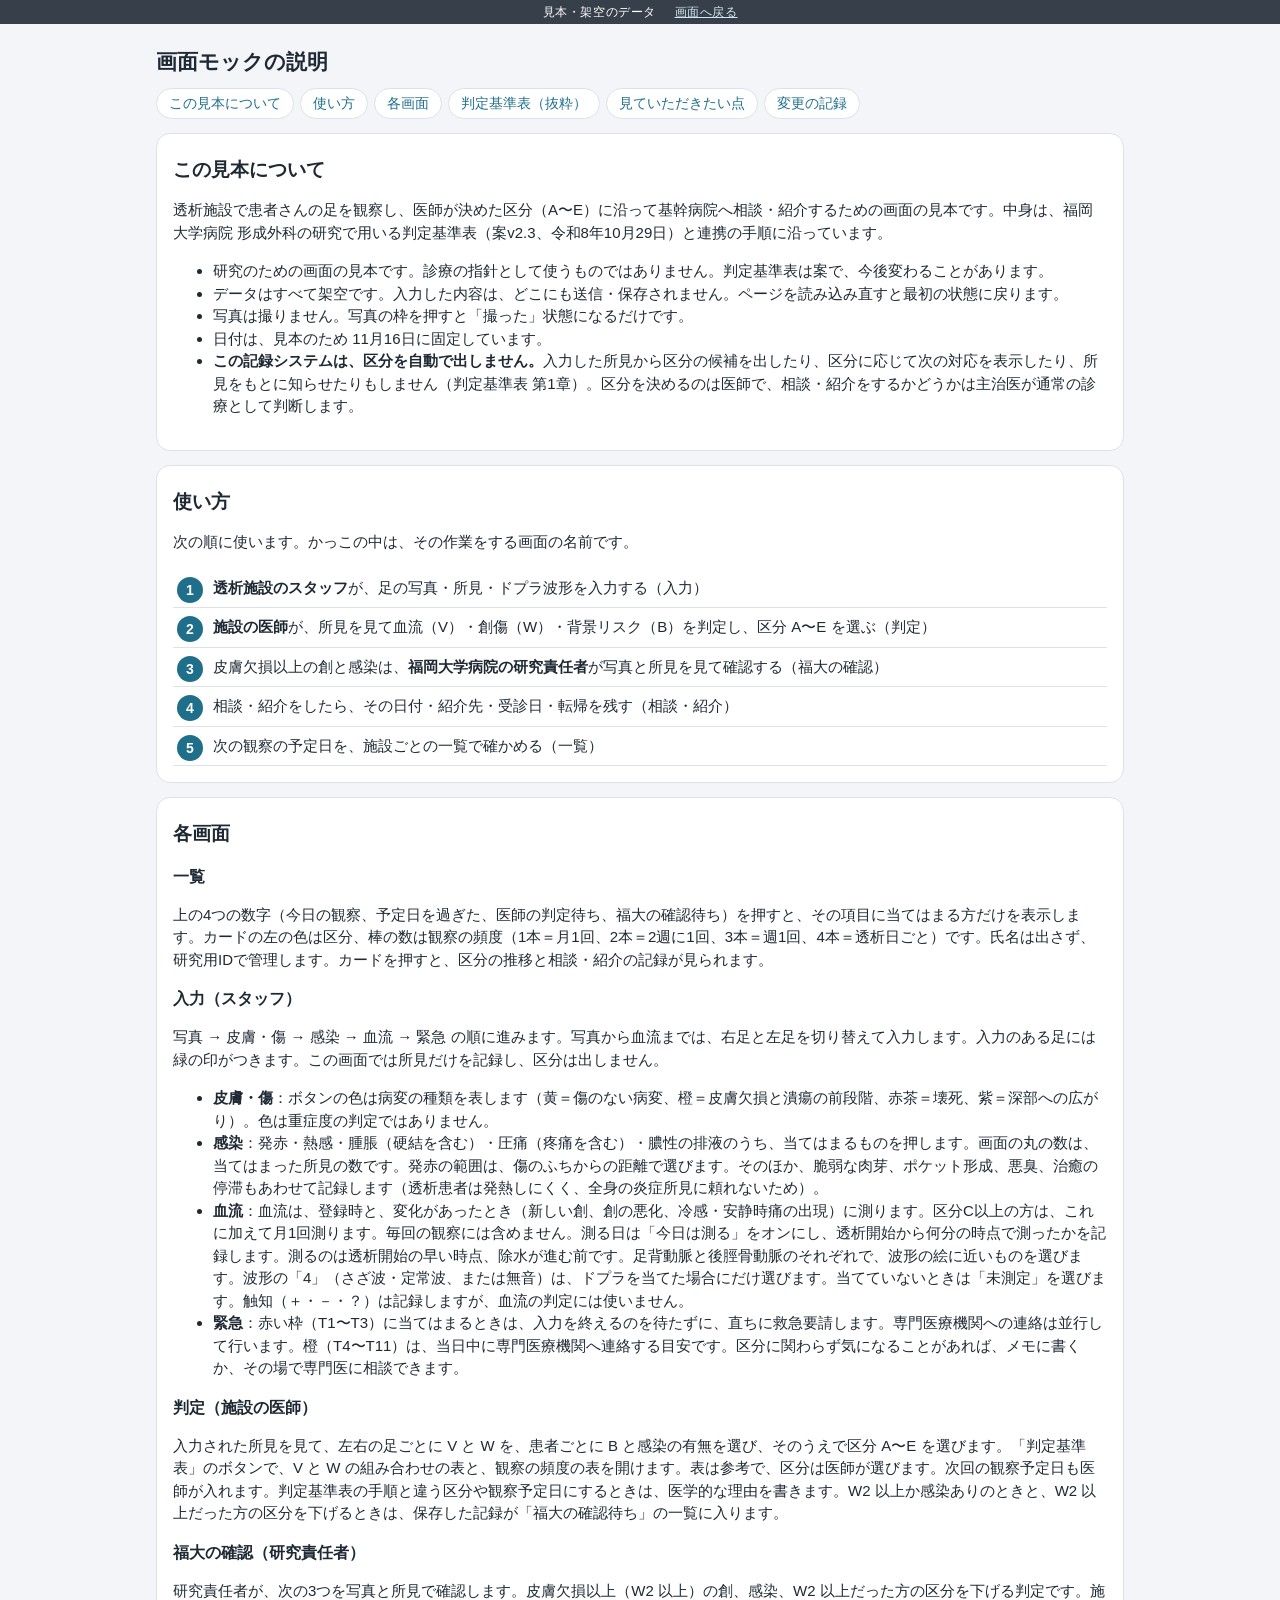
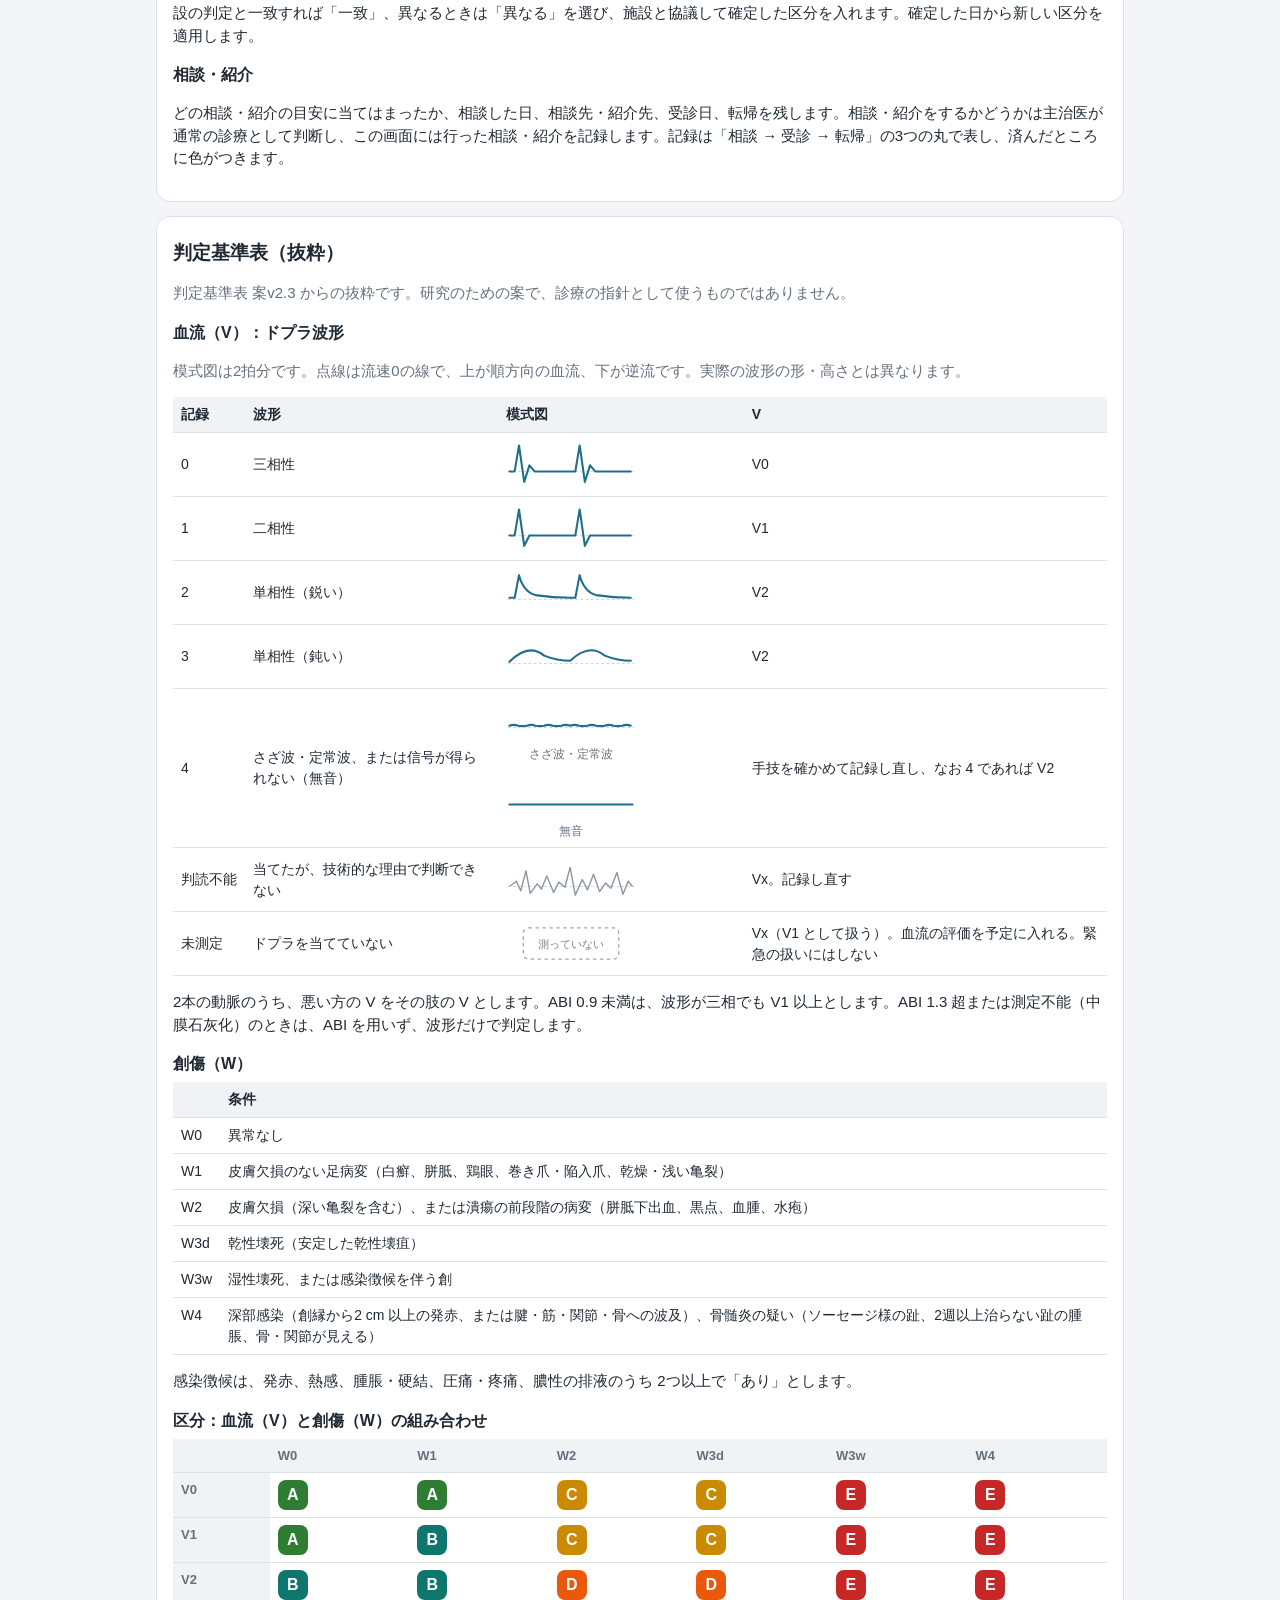
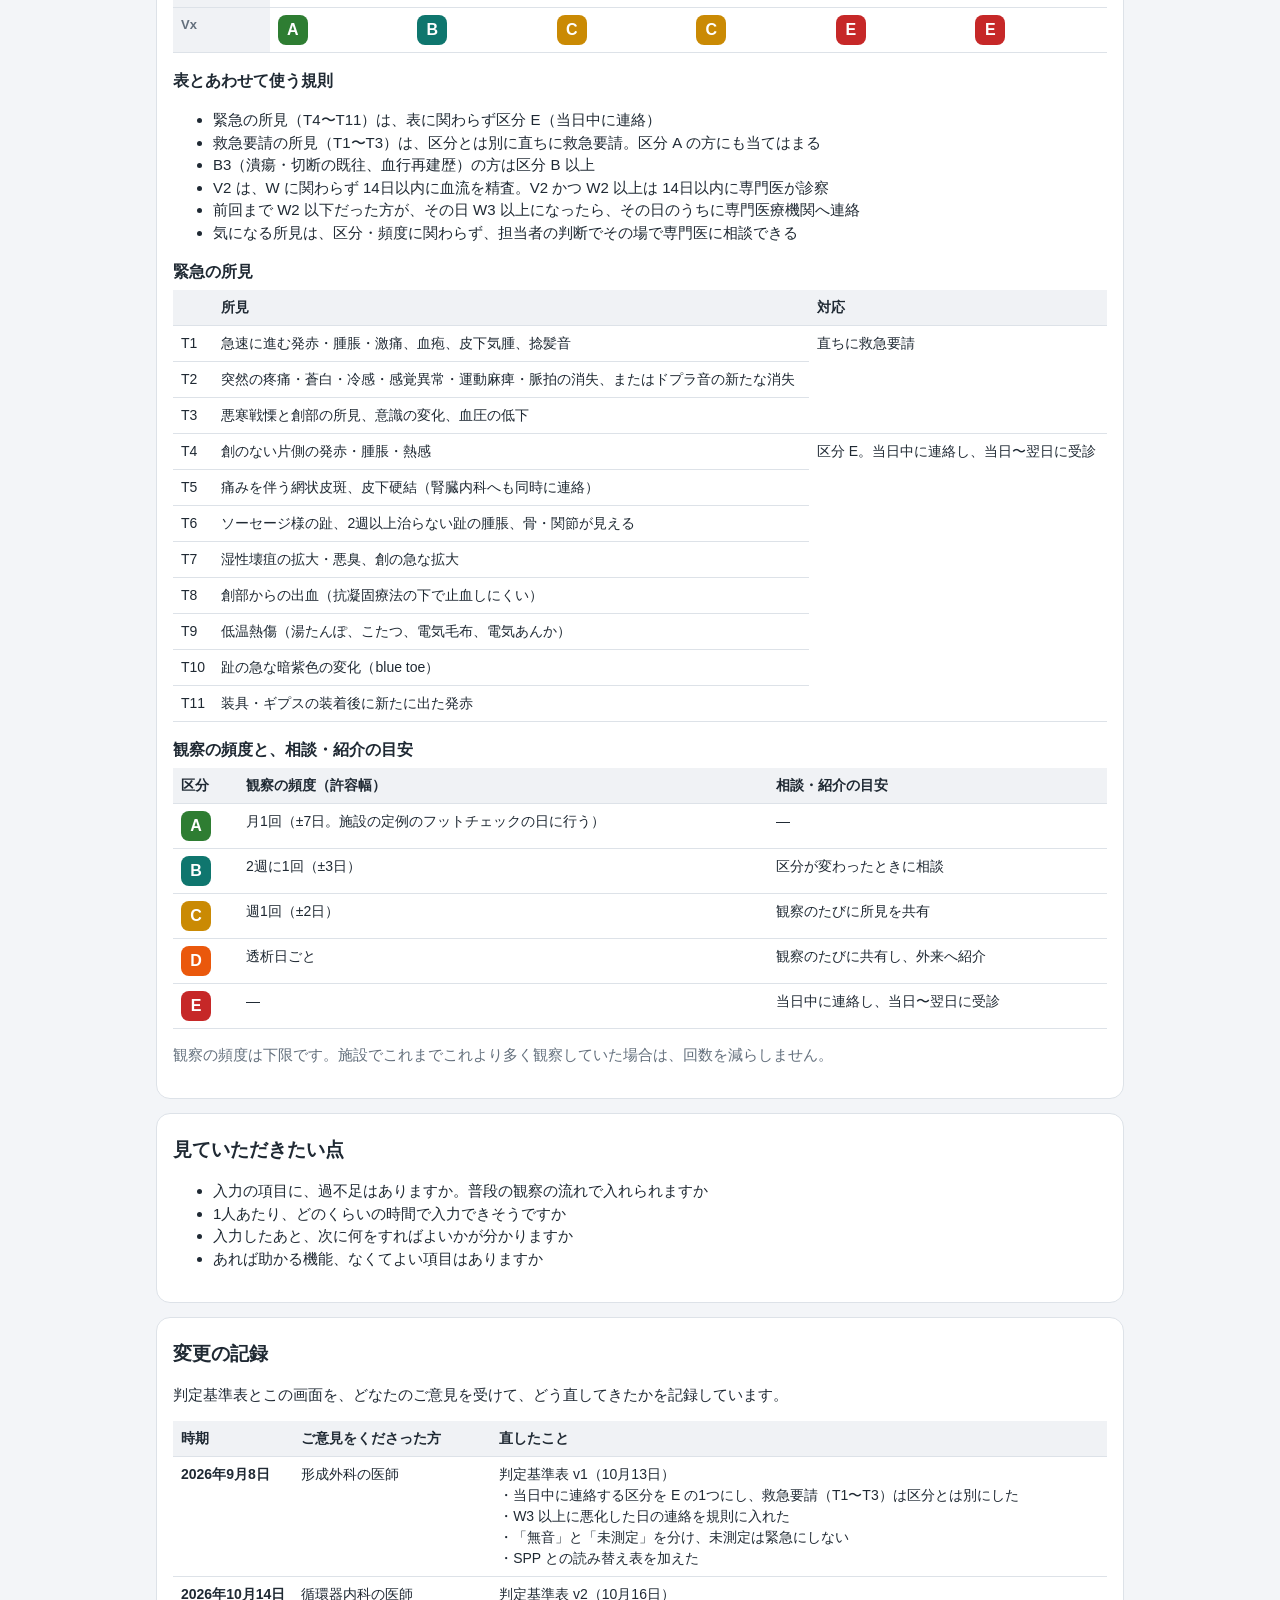
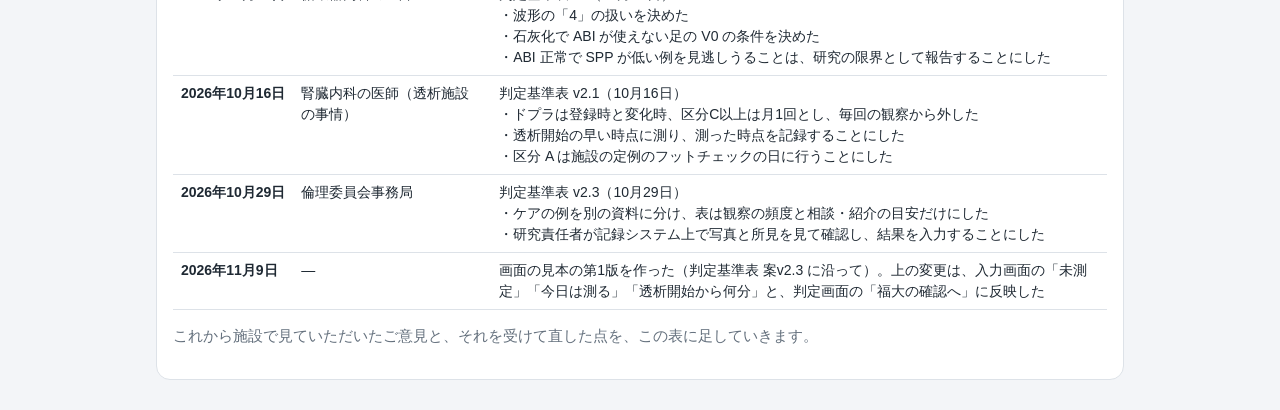
==== fukuoka-model/guide.html @ f1870ff7 "fukuoka-model：透析施設の足の観察と連携の画面の見本（架空のデータ） Co-Authored-By: Claude Opus 5.5 <noreply@anthropic.com>" ====
<!doctype html>
<html lang="ja">
<head>
<meta charset="utf-8">
<meta name="viewport" content="width=device-width, initial-scale=1">
<meta name="robots" content="noindex, nofollow">
<title>画面モックの説明</title>
<link rel="stylesheet" href="style.css">
<style>
.doc h2{font-size:19px;margin:6px 0 10px}
.doc h3{font-size:16px;margin:16px 0 6px}
.doc p,.doc li{font-size:15px}
.doc table{border-collapse:collapse;width:100%;font-size:14px}
.doc th,.doc td{border-bottom:1px solid var(--line);padding:7px 8px;text-align:left;vertical-align:top}
.doc th{background:#f0f2f5;font-weight:600;white-space:nowrap}
.tw{overflow-x:auto}
.tw table{min-width:620px}
.toc{display:flex;flex-wrap:wrap;gap:6px;margin-bottom:14px}
.toc a{font-size:14px;background:#fff;border:1px solid var(--line);border-radius:20px;padding:4px 12px;text-decoration:none}
.flowdoc{counter-reset:s;list-style:none;padding:0;margin:0}
.flowdoc li{counter-increment:s;padding:8px 0 8px 40px;position:relative;border-bottom:1px solid var(--line)}
.flowdoc li::before{content:counter(s);position:absolute;left:4px;top:8px;width:26px;height:26px;border-radius:50%;background:var(--accent);color:#fff;text-align:center;font-weight:700;line-height:26px;font-size:14px}
.ver{white-space:nowrap;font-weight:700}
.wf svg.wfs{width:130px;height:49px;display:block}
.wf2{display:flex;gap:10px;flex-wrap:wrap}
.wf2 figure{margin:0}
.wf2 figcaption{font-size:12px;color:var(--sub);text-align:center}
.wft td{vertical-align:middle}
.tw table.wft{min-width:600px}
.wft td:first-child{white-space:nowrap}
</style>
</head>
<body>
<div class="mockbar">見本・架空のデータ　<a href="index.html">画面へ戻る</a></div>
<main class="doc">
<h2 style="font-size:21px">画面モックの説明</h2>
<div class="toc"><a href="#about">この見本について</a><a href="#flow">使い方</a><a href="#screens">各画面</a><a href="#rules">判定基準表（抜粋）</a><a href="#ask">見ていただきたい点</a><a href="#log">変更の記録</a></div>

<section class="card" id="about">
<h2>この見本について</h2>
<p>透析施設で患者さんの足を観察し、医師が決めた区分（A〜E）に沿って基幹病院へ相談・紹介するための画面の見本です。中身は、福岡大学病院 形成外科の研究で用いる判定基準表（案v2.3、令和8年10月29日）と連携の手順に沿っています。</p>
<ul>
<li>研究のための画面の見本です。診療の指針として使うものではありません。判定基準表は案で、今後変わることがあります。</li>
<li>データはすべて架空です。入力した内容は、どこにも送信・保存されません。ページを読み込み直すと最初の状態に戻ります。</li>
<li>写真は撮りません。写真の枠を押すと「撮った」状態になるだけです。</li>
<li>日付は、見本のため 11月16日に固定しています。</li>
<li><b>この記録システムは、区分を自動で出しません。</b>入力した所見から区分の候補を出したり、区分に応じて次の対応を表示したり、所見をもとに知らせたりもしません（判定基準表 第1章）。区分を決めるのは医師で、相談・紹介をするかどうかは主治医が通常の診療として判断します。</li>
</ul>
</section>

<section class="card" id="flow">
<h2>使い方</h2>
<p>次の順に使います。かっこの中は、その作業をする画面の名前です。</p>
<ol class="flowdoc">
<li><b>透析施設のスタッフ</b>が、足の写真・所見・ドプラ波形を入力する（入力）</li>
<li><b>施設の医師</b>が、所見を見て血流（V）・創傷（W）・背景リスク（B）を判定し、区分 A〜E を選ぶ（判定）</li>
<li>皮膚欠損以上の創と感染は、<b>福岡大学病院の研究責任者</b>が写真と所見を見て確認する（福大の確認）</li>
<li>相談・紹介をしたら、その日付・紹介先・受診日・転帰を残す（相談・紹介）</li>
<li>次の観察の予定日を、施設ごとの一覧で確かめる（一覧）</li>
</ol>
</section>

<section class="card" id="screens">
<h2>各画面</h2>
<h3>一覧</h3>
<p>上の4つの数字（今日の観察、予定日を過ぎた、医師の判定待ち、福大の確認待ち）を押すと、その項目に当てはまる方だけを表示します。カードの左の色は区分、棒の数は観察の頻度（1本＝月1回、2本＝2週に1回、3本＝週1回、4本＝透析日ごと）です。氏名は出さず、研究用IDで管理します。カードを押すと、区分の推移と相談・紹介の記録が見られます。</p>
<h3>入力（スタッフ）</h3>
<p>写真 → 皮膚・傷 → 感染 → 血流 → 緊急 の順に進みます。写真から血流までは、右足と左足を切り替えて入力します。入力のある足には緑の印がつきます。この画面では所見だけを記録し、区分は出しません。</p>
<ul>
<li><b>皮膚・傷</b>：ボタンの色は病変の種類を表します（黄＝傷のない病変、橙＝皮膚欠損と潰瘍の前段階、赤茶＝壊死、紫＝深部への広がり）。色は重症度の判定ではありません。</li>
<li><b>感染</b>：発赤・熱感・腫脹（硬結を含む）・圧痛（疼痛を含む）・膿性の排液のうち、当てはまるものを押します。画面の丸の数は、当てはまった所見の数です。発赤の範囲は、傷のふちからの距離で選びます。そのほか、脆弱な肉芽、ポケット形成、悪臭、治癒の停滞もあわせて記録します（透析患者は発熱しにくく、全身の炎症所見に頼れないため）。</li>
<li><b>血流</b>：血流は、登録時と、変化があったとき（新しい創、創の悪化、冷感・安静時痛の出現）に測ります。区分C以上の方は、これに加えて月1回測ります。毎回の観察には含めません。測る日は「今日は測る」をオンにし、透析開始から何分の時点で測ったかを記録します。測るのは透析開始の早い時点、除水が進む前です。足背動脈と後脛骨動脈のそれぞれで、波形の絵に近いものを選びます。波形の「4」（さざ波・定常波、または無音）は、ドプラを当てた場合にだけ選びます。当てていないときは「未測定」を選びます。触知（＋・－・？）は記録しますが、血流の判定には使いません。</li>
<li><b>緊急</b>：赤い枠（T1〜T3）に当てはまるときは、入力を終えるのを待たずに、直ちに救急要請します。専門医療機関への連絡は並行して行います。橙（T4〜T11）は、当日中に専門医療機関へ連絡する目安です。区分に関わらず気になることがあれば、メモに書くか、その場で専門医に相談できます。</li>
</ul>
<h3>判定（施設の医師）</h3>
<p>入力された所見を見て、左右の足ごとに V と W を、患者ごとに B と感染の有無を選び、そのうえで区分 A〜E を選びます。「判定基準表」のボタンで、V と W の組み合わせの表と、観察の頻度の表を開けます。表は参考で、区分は医師が選びます。次回の観察予定日も医師が入れます。判定基準表の手順と違う区分や観察予定日にするときは、医学的な理由を書きます。W2 以上か感染ありのときと、W2 以上だった方の区分を下げるときは、保存した記録が「福大の確認待ち」の一覧に入ります。</p>
<h3>福大の確認（研究責任者）</h3>
<p>研究責任者が、次の3つを写真と所見で確認します。皮膚欠損以上（W2 以上）の創、感染、W2 以上だった方の区分を下げる判定です。施設の判定と一致すれば「一致」、異なるときは「異なる」を選び、施設と協議して確定した区分を入れます。確定した日から新しい区分を適用します。</p>
<h3>相談・紹介</h3>
<p>どの相談・紹介の目安に当てはまったか、相談した日、相談先・紹介先、受診日、転帰を残します。相談・紹介をするかどうかは主治医が通常の診療として判断し、この画面には行った相談・紹介を記録します。記録は「相談 → 受診 → 転帰」の3つの丸で表し、済んだところに色がつきます。</p>
</section>

<section class="card" id="rules">
<h2>判定基準表（抜粋）</h2>
<p class="sub">判定基準表 案v2.3 からの抜粋です。研究のための案で、診療の指針として使うものではありません。</p>
<h3>血流（V）：ドプラ波形</h3>
<p class="sub">模式図は2拍分です。点線は流速0の線で、上が順方向の血流、下が逆流です。実際の波形の形・高さとは異なります。</p>
<div class="tw"><table class="wft"><tr><th>記録</th><th>波形</th><th>模式図</th><th>V</th></tr>
<tr><td>0</td><td>三相性</td><td class="wf"><svg class="wfs" viewBox="0 0 150 56" role="img" aria-label="三相性の模式図"><line x1="2" y1="36" x2="148" y2="36" stroke="#c3cad3" stroke-width="1" stroke-dasharray="3 3"/><path d="M4 36 L10 36 L15 6 L21 48 L27 29 L33 36 L74 36 L80 36 L85 6 L91 48 L97 29 L103 36 L144 36" stroke="var(--accent)" stroke-width="2.4" fill="none" stroke-linejoin="round" stroke-linecap="round"/></svg></td><td>V0</td></tr>
<tr><td>1</td><td>二相性</td><td class="wf"><svg class="wfs" viewBox="0 0 150 56" role="img" aria-label="二相性の模式図"><line x1="2" y1="36" x2="148" y2="36" stroke="#c3cad3" stroke-width="1" stroke-dasharray="3 3"/><path d="M4 36 L10 36 L15 6 L21 48 L27 36 L74 36 L80 36 L85 6 L91 48 L97 36 L144 36" stroke="var(--accent)" stroke-width="2.4" fill="none" stroke-linejoin="round" stroke-linecap="round"/></svg></td><td>V1</td></tr>
<tr><td>2</td><td>単相性（鋭い）</td><td class="wf"><svg class="wfs" viewBox="0 0 150 56" role="img" aria-label="単相性・鋭いの模式図"><line x1="2" y1="36" x2="148" y2="36" stroke="#c3cad3" stroke-width="1" stroke-dasharray="3 3"/><path d="M4 34 L10 34 L15 8 Q20 27 34 31 Q54 34 74 34 L80 34 L85 8 Q90 27 104 31 Q124 34 144 34" stroke="var(--accent)" stroke-width="2.4" fill="none" stroke-linejoin="round" stroke-linecap="round"/></svg></td><td>V2</td></tr>
<tr><td>3</td><td>単相性（鈍い）</td><td class="wf"><svg class="wfs" viewBox="0 0 150 56" role="img" aria-label="単相性・鈍いの模式図"><line x1="2" y1="36" x2="148" y2="36" stroke="#c3cad3" stroke-width="1" stroke-dasharray="3 3"/><path d="M4 34 Q26 12 44 27 Q59 33 74 33 Q96 12 114 27 Q129 33 144 33" stroke="var(--accent)" stroke-width="2.4" fill="none" stroke-linejoin="round" stroke-linecap="round"/></svg></td><td>V2</td></tr>
<tr><td>4</td><td>さざ波・定常波、または信号が得られない（無音）</td><td class="wf"><div class="wf2"><figure><svg class="wfs" viewBox="0 0 150 56" role="img" aria-label="さざ波の模式図"><line x1="2" y1="36" x2="148" y2="36" stroke="#c3cad3" stroke-width="1" stroke-dasharray="3 3"/><path d="M4 34 Q9 32 14 34Q19 35 24 34Q29 32 34 34Q39 35 44 34Q49 32 54 34Q59 35 64 34Q69 32 74 34 Q79 32 84 34Q89 35 94 34Q99 32 104 34Q109 35 114 34Q119 32 124 34Q129 35 134 34Q139 32 144 34" stroke="var(--accent)" stroke-width="2.4" fill="none" stroke-linejoin="round" stroke-linecap="round"/></svg><figcaption>さざ波・定常波</figcaption></figure><figure><svg class="wfs" viewBox="0 0 150 56" role="img" aria-label="無音の模式図"><line x1="2" y1="36" x2="148" y2="36" stroke="#c3cad3" stroke-width="1" stroke-dasharray="3 3"/><line x1="4" y1="36" x2="146" y2="36" stroke="var(--accent)" stroke-width="2.4" fill="none" stroke-linejoin="round" stroke-linecap="round"/></svg><figcaption>無音</figcaption></figure></div></td><td>手技を確かめて記録し直し、なお 4 であれば V2</td></tr>
<tr><td>判読不能</td><td>当てたが、技術的な理由で判断できない</td><td class="wf"><svg class="wfs" viewBox="0 0 150 56" role="img" aria-label="判読不能の模式図"><line x1="2" y1="36" x2="148" y2="36" stroke="#c3cad3" stroke-width="1" stroke-dasharray="3 3"/><polyline points="4,36 12,30 17,41 23,18 28,44 36,33 41,39 47,24 55,43 61,31 68,37 74,14 80,46 88,28 94,40 101,22 108,42 115,32 121,38 128,20 135,45 141,30 146,36" stroke="#8a94a3" stroke-width="1.6" fill="none" stroke-linejoin="round"/></svg></td><td>Vx。記録し直す</td></tr>
<tr><td>未測定</td><td>ドプラを当てていない</td><td class="wf"><svg class="wfs" viewBox="0 0 150 56" role="img" aria-label="未測定"><rect x="20" y="10" width="110" height="36" rx="6" fill="none" stroke="#a0a8b4" stroke-width="1.6" stroke-dasharray="4 4"/><text x="75" y="33" text-anchor="middle" font-size="13" fill="#7a8494">測っていない</text></svg></td><td>Vx（V1 として扱う）。血流の評価を予定に入れる。緊急の扱いにはしない</td></tr></table></div>
<p>2本の動脈のうち、悪い方の V をその肢の V とします。ABI 0.9 未満は、波形が三相でも V1 以上とします。ABI 1.3 超または測定不能（中膜石灰化）のときは、ABI を用いず、波形だけで判定します。</p>
<h3>創傷（W）</h3>
<div class="tw"><table><tr><th></th><th>条件</th></tr>
<tr><td>W0</td><td>異常なし</td></tr>
<tr><td>W1</td><td>皮膚欠損のない足病変（白癬、胼胝、鶏眼、巻き爪・陥入爪、乾燥・浅い亀裂）</td></tr>
<tr><td>W2</td><td>皮膚欠損（深い亀裂を含む）、または潰瘍の前段階の病変（胼胝下出血、黒点、血腫、水疱）</td></tr>
<tr><td>W3d</td><td>乾性壊死（安定した乾性壊疽）</td></tr>
<tr><td>W3w</td><td>湿性壊死、または感染徴候を伴う創</td></tr>
<tr><td>W4</td><td>深部感染（創縁から2 cm 以上の発赤、または腱・筋・関節・骨への波及）、骨髄炎の疑い（ソーセージ様の趾、2週以上治らない趾の腫脹、骨・関節が見える）</td></tr></table></div>
<p>感染徴候は、発赤、熱感、腫脹・硬結、圧痛・疼痛、膿性の排液のうち 2つ以上で「あり」とします。</p>
<h3>区分：血流（V）と創傷（W）の組み合わせ</h3>
<div class="tw"><table class="mx"><tr><th></th><th>W0</th><th>W1</th><th>W2</th><th>W3d</th><th>W3w</th><th>W4</th></tr>
<tr><th>V0</th><td><span class="cat A">A</span></td><td><span class="cat A">A</span></td><td><span class="cat C">C</span></td><td><span class="cat C">C</span></td><td><span class="cat E">E</span></td><td><span class="cat E">E</span></td></tr>
<tr><th>V1</th><td><span class="cat A">A</span></td><td><span class="cat B">B</span></td><td><span class="cat C">C</span></td><td><span class="cat C">C</span></td><td><span class="cat E">E</span></td><td><span class="cat E">E</span></td></tr>
<tr><th>V2</th><td><span class="cat B">B</span></td><td><span class="cat B">B</span></td><td><span class="cat D">D</span></td><td><span class="cat D">D</span></td><td><span class="cat E">E</span></td><td><span class="cat E">E</span></td></tr>
<tr><th>Vx</th><td><span class="cat A">A</span></td><td><span class="cat B">B</span></td><td><span class="cat C">C</span></td><td><span class="cat C">C</span></td><td><span class="cat E">E</span></td><td><span class="cat E">E</span></td></tr></table></div>
<h3>表とあわせて使う規則</h3>
<ul>
<li>緊急の所見（T4〜T11）は、表に関わらず区分 E（当日中に連絡）</li>
<li>救急要請の所見（T1〜T3）は、区分とは別に直ちに救急要請。区分 A の方にも当てはまる</li>
<li>B3（潰瘍・切断の既往、血行再建歴）の方は区分 B 以上</li>
<li>V2 は、W に関わらず 14日以内に血流を精査。V2 かつ W2 以上は 14日以内に専門医が診察</li>
<li>前回まで W2 以下だった方が、その日 W3 以上になったら、その日のうちに専門医療機関へ連絡</li>
<li>気になる所見は、区分・頻度に関わらず、担当者の判断でその場で専門医に相談できる</li>
</ul>
<h3>緊急の所見</h3>
<div class="tw"><table><tr><th></th><th>所見</th><th>対応</th></tr>
<tr><td>T1</td><td>急速に進む発赤・腫脹・激痛、血疱、皮下気腫、捻髪音</td><td rowspan="3">直ちに救急要請</td></tr>
<tr><td>T2</td><td>突然の疼痛・蒼白・冷感・感覚異常・運動麻痺・脈拍の消失、またはドプラ音の新たな消失</td></tr>
<tr><td>T3</td><td>悪寒戦慄と創部の所見、意識の変化、血圧の低下</td></tr>
<tr><td>T4</td><td>創のない片側の発赤・腫脹・熱感</td><td rowspan="8">区分 E。当日中に連絡し、当日〜翌日に受診</td></tr>
<tr><td>T5</td><td>痛みを伴う網状皮斑、皮下硬結（腎臓内科へも同時に連絡）</td></tr>
<tr><td>T6</td><td>ソーセージ様の趾、2週以上治らない趾の腫脹、骨・関節が見える</td></tr>
<tr><td>T7</td><td>湿性壊疽の拡大・悪臭、創の急な拡大</td></tr>
<tr><td>T8</td><td>創部からの出血（抗凝固療法の下で止血しにくい）</td></tr>
<tr><td>T9</td><td>低温熱傷（湯たんぽ、こたつ、電気毛布、電気あんか）</td></tr>
<tr><td>T10</td><td>趾の急な暗紫色の変化（blue toe）</td></tr>
<tr><td>T11</td><td>装具・ギプスの装着後に新たに出た発赤</td></tr></table></div>
<h3>観察の頻度と、相談・紹介の目安</h3>
<div class="tw"><table><tr><th>区分</th><th>観察の頻度（許容幅）</th><th>相談・紹介の目安</th></tr>
<tr><td><span class="cat A">A</span></td><td>月1回（±7日。施設の定例のフットチェックの日に行う）</td><td>―</td></tr>
<tr><td><span class="cat B">B</span></td><td>2週に1回（±3日）</td><td>区分が変わったときに相談</td></tr>
<tr><td><span class="cat C">C</span></td><td>週1回（±2日）</td><td>観察のたびに所見を共有</td></tr>
<tr><td><span class="cat D">D</span></td><td>透析日ごと</td><td>観察のたびに共有し、外来へ紹介</td></tr>
<tr><td><span class="cat E">E</span></td><td>―</td><td>当日中に連絡し、当日〜翌日に受診</td></tr></table></div>
<p class="sub">観察の頻度は下限です。施設でこれまでこれより多く観察していた場合は、回数を減らしません。</p>
</section>

<section class="card" id="ask">
<h2>見ていただきたい点</h2>
<ul>
<li>入力の項目に、過不足はありますか。普段の観察の流れで入れられますか</li>
<li>1人あたり、どのくらいの時間で入力できそうですか</li>
<li>入力したあと、次に何をすればよいかが分かりますか</li>
<li>あれば助かる機能、なくてよい項目はありますか</li>
</ul>
</section>

<section class="card" id="log">
<h2>変更の記録</h2>
<p>判定基準表とこの画面を、どなたのご意見を受けて、どう直してきたかを記録しています。</p>
<div class="tw"><table>
<tr><th>時期</th><th>ご意見をくださった方</th><th>直したこと</th></tr>
<tr><td class="ver">2026年9月8日</td><td>形成外科の医師</td>
<td>判定基準表 v1（10月13日）<br>・当日中に連絡する区分を E の1つにし、救急要請（T1〜T3）は区分とは別にした<br>・W3 以上に悪化した日の連絡を規則に入れた<br>・「無音」と「未測定」を分け、未測定は緊急にしない<br>・SPP との読み替え表を加えた</td></tr>
<tr><td class="ver">2026年10月14日</td><td>循環器内科の医師</td>
<td>判定基準表 v2（10月16日）<br>・波形の「4」の扱いを決めた<br>・石灰化で ABI が使えない足の V0 の条件を決めた<br>・ABI 正常で SPP が低い例を見逃しうることは、研究の限界として報告することにした</td></tr>
<tr><td class="ver">2026年10月16日</td><td>腎臓内科の医師（透析施設の事情）</td>
<td>判定基準表 v2.1（10月16日）<br>・ドプラは登録時と変化時、区分C以上は月1回とし、毎回の観察から外した<br>・透析開始の早い時点に測り、測った時点を記録することにした<br>・区分 A は施設の定例のフットチェックの日に行うことにした</td></tr>
<tr><td class="ver">2026年10月29日</td><td>倫理委員会事務局</td>
<td>判定基準表 v2.3（10月29日）<br>・ケアの例を別の資料に分け、表は観察の頻度と相談・紹介の目安だけにした<br>・研究責任者が記録システム上で写真と所見を見て確認し、結果を入力することにした</td></tr>
<tr><td class="ver">2026年11月9日</td><td>―</td>
<td>画面の見本の第1版を作った（判定基準表 案v2.3 に沿って）。上の変更は、入力画面の「未測定」「今日は測る」「透析開始から何分」と、判定画面の「福大の確認へ」に反映した</td></tr>
</table></div>
<p class="sub">これから施設で見ていただいたご意見と、それを受けて直した点を、この表に足していきます。</p>
</section>
</main>
</body>
</html>
---- fukuoka-model/style.css ----
:root{
  --bg:#f3f5f8; --card:#fff; --ink:#1f2933; --sub:#64707d; --line:#dde2e8;
  --accent:#1f6f8b; --accent-weak:#e3f0f5;
  --danger:#c62828; --danger-weak:#fdecea; --warn:#c2410c; --warn-weak:#fff1e6; --ok:#2e7d32; --ok-weak:#e8f5e9;
  --cA:#2e7d32; --cB:#0f766e; --cC:#ca8a04; --cD:#ea580c; --cE:#c62828;
}
*{box-sizing:border-box}
body{margin:0;background:var(--bg);color:var(--ink);font-family:"Hiragino Sans","Noto Sans JP","Yu Gothic",sans-serif;font-size:16px;line-height:1.5}
a{color:var(--accent)}
button{font-family:inherit}
.mockbar{background:#37404a;color:#fff;text-align:center;font-size:12px;padding:3px 16px;letter-spacing:.05em}
.mockbar a{color:#cfe8f3;margin-left:6px}
header{background:var(--card);border-bottom:1px solid var(--line);padding:8px 16px;position:sticky;top:0;z-index:5}
header .row{max-width:1000px;margin:0 auto;display:flex;flex-wrap:wrap;align-items:center;gap:8px 18px}
.brand{display:flex;align-items:center;gap:6px;font-weight:700;color:var(--ink);text-decoration:none;font-size:17px}
.brand svg{color:var(--accent)}
nav{display:flex;flex-wrap:wrap;gap:4px}
nav a{display:flex;align-items:center;gap:5px;font-size:14px;text-decoration:none;color:var(--sub);border-radius:8px;padding:6px 10px}
nav a .dot{width:8px;height:8px;border-radius:50%}
nav a.on{background:var(--accent-weak);color:var(--accent);font-weight:700}
nav .badge{background:var(--danger);color:#fff;border-radius:9px;font-size:11px;padding:0 6px;font-weight:700}
main{max-width:1000px;margin:0 auto;padding:16px}
h2{font-size:20px;margin:2px 0 14px;display:flex;align-items:center;gap:10px;flex-wrap:wrap}
.card{background:var(--card);border:1px solid var(--line);border-radius:14px;padding:16px;margin-bottom:14px}
.sub{color:var(--sub);font-size:13px}
.row2{display:grid;grid-template-columns:1fr 1fr;gap:14px}
@media (max-width:720px){.row2{grid-template-columns:1fr} header{position:static}}

/* 区分 */
.cat{display:inline-flex;align-items:center;justify-content:center;min-width:30px;height:30px;font-weight:800;color:#fff;border-radius:8px;padding:0 8px;font-size:16px}
.cat.big{min-width:56px;height:56px;font-size:28px;border-radius:14px}
.cat.A{background:var(--cA)}.cat.B{background:var(--cB)}.cat.C{background:var(--cC)}.cat.D{background:var(--cD)}.cat.E{background:var(--cE)}.cat.none{background:#a7b1bc}

/* ピル */
.pill{display:inline-flex;align-items:center;gap:4px;font-size:12px;border-radius:20px;padding:2px 9px;font-weight:600;white-space:nowrap}
.pill.late{background:var(--danger-weak);color:var(--danger)}
.pill.today{background:var(--accent-weak);color:var(--accent)}
.pill.wait{background:var(--warn-weak);color:var(--warn)}
.pill.ok{background:var(--ok-weak);color:var(--ok)}

/* 集計タイル */
.tiles{display:grid;grid-template-columns:repeat(4,1fr);gap:10px;margin-bottom:14px}
@media (max-width:720px){.tiles{grid-template-columns:repeat(2,1fr)}}
.tile{background:var(--card);border:1px solid var(--line);border-radius:14px;padding:12px;text-align:center;cursor:pointer}
.tile b{display:block;font-size:30px;line-height:1.1}
.tile span{font-size:13px;color:var(--sub)}
.tile.on{outline:3px solid var(--accent)}
.tile.late b{color:var(--danger)} .tile.wait b{color:var(--warn)} .tile.today b{color:var(--accent)}

/* 患者カード */
.pgrid{display:grid;grid-template-columns:repeat(auto-fill,minmax(220px,1fr));gap:12px}
.pcard{background:var(--card);border:1px solid var(--line);border-radius:14px;padding:12px;display:flex;flex-direction:column;gap:8px;text-decoration:none;color:inherit;border-left:6px solid #a7b1bc}
.pcard.A{border-left-color:var(--cA)}.pcard.B{border-left-color:var(--cB)}.pcard.C{border-left-color:var(--cC)}.pcard.D{border-left-color:var(--cD)}.pcard.E{border-left-color:var(--cE)}
.pcard .top{display:flex;justify-content:space-between;align-items:center}
.pcard .id{font-weight:700;font-size:17px}
.pcard .when{display:flex;align-items:center;gap:6px;font-size:14px}
.pcard .pills{display:flex;flex-wrap:wrap;gap:4px;min-height:22px}
.freq{display:inline-flex;gap:2px;vertical-align:middle}
.freq i{width:7px;height:14px;border-radius:2px;background:#d5dbe2}
.freq i.f{background:var(--accent)}

/* ボタン */
.btn{display:inline-flex;align-items:center;justify-content:center;gap:6px;font-size:16px;font-weight:700;border-radius:12px;padding:12px 20px;border:none;background:var(--accent);color:#fff;cursor:pointer;text-decoration:none;white-space:nowrap}
.btn.ghost{background:#fff;color:var(--accent);border:1px solid var(--line)}
.btn.small{font-size:13px;padding:6px 12px;border-radius:9px}
.btn:disabled{opacity:.4;cursor:default}
.bar{display:flex;justify-content:space-between;gap:10px;margin-top:16px}
.iconbtn{border:1px solid var(--line);background:#fff;border-radius:10px;padding:6px 10px;cursor:pointer;font-size:13px;color:var(--accent);display:inline-flex;align-items:center;gap:4px}

/* ステップ */
.stepper{display:flex;gap:6px;margin-bottom:14px}
.stepper button{flex:1;border:none;background:none;cursor:pointer;padding:0;text-align:center;font-size:12px;color:var(--sub)}
.stepper button i{display:block;height:6px;border-radius:3px;background:#d5dbe2;margin-bottom:5px}
.stepper button.done i{background:#8cc1d3}
.stepper button.on i{background:var(--accent)}
.stepper button.on{color:var(--accent);font-weight:700}

/* 足の切り替え */
.feet{display:flex;gap:12px;justify-content:center;margin-bottom:12px}
.foot{border:2px solid var(--line);background:#fff;border-radius:14px;padding:8px 14px 6px;cursor:pointer;display:flex;flex-direction:column;align-items:center;gap:2px;font-weight:700;color:var(--sub);position:relative}
.foot.on{border-color:var(--accent);color:var(--accent);background:var(--accent-weak)}
.foot .mark{position:absolute;top:6px;right:6px;width:12px;height:12px;border-radius:50%;background:var(--ok)}
.foot svg{width:34px;height:60px}

/* チップ */
.chips{display:flex;flex-wrap:wrap;gap:8px}
.chip{border:2px solid var(--line);background:#fff;border-radius:22px;padding:9px 15px;font-size:15px;cursor:pointer;color:var(--ink);display:inline-flex;align-items:center;gap:6px}
.chip.on{border-color:var(--accent);background:var(--accent);color:#fff}
.chip.g1.on{background:#a16207;border-color:#a16207}
.chip.g2.on{background:var(--cD);border-color:var(--cD)}
.chip.g3.on{background:#7f1d1d;border-color:#7f1d1d}
.chip.g4.on{background:#6b21a8;border-color:#6b21a8}
.chip.okc{border-color:#a5d6a7;color:var(--ok);font-weight:700}
.chip.okc.on{background:var(--ok);border-color:var(--ok);color:#fff}
.chip.red.on{background:var(--danger);border-color:var(--danger)}
.chip.ora.on{background:var(--warn);border-color:var(--warn)}
.grp{display:flex;gap:10px;align-items:flex-start;padding:10px 0;border-top:1px solid var(--line)}
.grp:first-of-type{border-top:none}
.grp .lab{width:74px;flex:none;font-size:12px;color:var(--sub);padding-top:10px;display:flex;align-items:center;gap:5px}
.grp .lab i{width:10px;height:10px;border-radius:3px;flex:none}

/* 写真 */
.photos{display:grid;grid-template-columns:repeat(4,1fr);gap:10px}
@media (max-width:520px){.photos{grid-template-columns:repeat(2,1fr)}}
.ph{aspect-ratio:4/3;border:2px dashed #b5bfca;border-radius:12px;background:#f7f9fb;display:flex;flex-direction:column;align-items:center;justify-content:center;gap:4px;color:var(--sub);font-size:13px;cursor:pointer}
.ph svg{width:30px;height:30px}
.ph.on{border-style:solid;border-color:var(--accent);background:repeating-linear-gradient(45deg,#e6eff3,#e6eff3 8px,#dbe8ee 8px,#dbe8ee 16px);color:var(--accent)}

/* 感染メーター */
.meter{display:flex;gap:5px;align-items:center}
.meter i{width:22px;height:22px;border-radius:50%;background:#e2e7ec}
.meter i.f{background:var(--danger)}
.meter b{margin-left:6px;font-size:18px}
.seg{display:inline-flex;border:2px solid var(--line);border-radius:12px;overflow:hidden;flex-wrap:wrap}
.seg button{border:none;background:#fff;padding:9px 14px;font-size:14px;cursor:pointer;border-right:1px solid var(--line);color:var(--ink)}
.seg button:last-child{border-right:none}
.seg button.on{background:var(--accent);color:#fff;font-weight:700}

/* ドプラ */
.dop{display:grid;grid-template-columns:repeat(7,1fr);gap:6px}
@media (max-width:720px){.dop{grid-template-columns:repeat(4,1fr)}}
.wv{border:2px solid var(--line);background:#fff;border-radius:12px;padding:6px 4px 4px;cursor:pointer;display:flex;flex-direction:column;align-items:center;gap:2px;font-size:11px;color:var(--sub)}
.wv svg{width:100%;max-width:70px;height:30px}
.wv b{font-size:15px;color:var(--ink)}
.wv.on{border-color:var(--accent);background:var(--accent-weak)}
.wv.on b{color:var(--accent)}
.art{font-weight:700;margin:10px 0 6px;display:flex;align-items:center;gap:8px}
.switch{display:inline-flex;align-items:center;gap:10px;cursor:pointer;font-weight:700}
.switch i{width:50px;height:28px;border-radius:14px;background:#cfd6de;position:relative;transition:.15s}
.switch i::after{content:"";position:absolute;top:3px;left:3px;width:22px;height:22px;border-radius:50%;background:#fff;transition:.15s}
.switch.on i{background:var(--accent)} .switch.on i::after{left:25px}
.off{opacity:.35;pointer-events:none}

/* 緊急 */
.sos{border:3px solid var(--danger);border-radius:14px;padding:12px;background:var(--danger-weak)}
.sos h3{margin:0 0 8px;color:var(--danger);display:flex;align-items:center;gap:8px;font-size:17px}
.call{display:inline-flex;align-items:center;gap:6px;background:var(--danger);color:#fff;border-radius:10px;padding:6px 12px;font-weight:800;font-size:15px}

/* 入力の確認 */
.sum{display:grid;grid-template-columns:1fr 1fr;gap:12px}
@media (max-width:620px){.sum{grid-template-columns:1fr}}
.sumfoot{border:1px solid var(--line);border-radius:12px;padding:12px}
.sumfoot h4{margin:0 0 8px;display:flex;align-items:center;gap:8px}
.mini{display:flex;flex-wrap:wrap;gap:4px;margin:4px 0}
.mini span{font-size:12px;background:#eef2f6;border-radius:12px;padding:2px 8px}
.mini span.g1{background:#fdf3d7}.mini span.g2{background:var(--warn-weak)}.mini span.g3,.mini span.g4{background:var(--danger-weak)}
.kv{display:grid;grid-template-columns:auto 1fr;gap:6px 12px;align-items:center;font-size:14px}
.kv>span:nth-child(odd){color:var(--sub);font-size:12px}
.wsm{display:inline-flex;align-items:center;gap:4px}
.wsm svg{width:44px;height:20px}

/* 完了 */
.done{text-align:center;padding:30px 16px}
.done .ck{width:76px;height:76px;border-radius:50%;background:var(--ok);display:inline-flex;align-items:center;justify-content:center;margin-bottom:10px}
.flow{display:flex;align-items:center;justify-content:center;gap:6px;flex-wrap:wrap;margin:16px 0}
.flow span{border-radius:20px;padding:6px 12px;font-size:13px;background:#eef2f6;color:var(--sub)}
.flow span.now{background:var(--warn-weak);color:var(--warn);font-weight:700}
.flow span.past{background:var(--ok-weak);color:var(--ok)}

/* 判定 */
.pick{display:flex;gap:8px;flex-wrap:wrap}
.pick button{border:2px solid var(--line);background:#fff;border-radius:10px;min-width:52px;padding:8px 10px;font-size:16px;font-weight:700;cursor:pointer;color:var(--ink)}
.pick button.on{border-color:var(--accent);background:var(--accent);color:#fff}
.catpick{display:flex;gap:10px;flex-wrap:wrap}
.catpick button{border:3px solid transparent;border-radius:16px;width:66px;height:66px;font-size:28px;font-weight:800;color:#fff;cursor:pointer;opacity:.35}
.catpick button.on{opacity:1;border-color:var(--ink);transform:scale(1.06)}
.catpick button.A{background:var(--cA)}.catpick button.B{background:var(--cB)}.catpick button.C{background:var(--cC)}.catpick button.D{background:var(--cD)}.catpick button.E{background:var(--cE)}
.lbl{font-size:12px;color:var(--sub);margin:12px 0 6px;font-weight:700}
.dtab{width:100%;border-collapse:collapse}
.dtab td{padding:6px 4px;vertical-align:middle}
.dtab td:first-child{width:46px;font-weight:700}
.tohub{display:inline-flex;align-items:center;gap:6px;background:var(--warn-weak);color:var(--warn);border-radius:10px;padding:6px 12px;font-weight:700;font-size:14px}

/* 確認（福大） */
.bigchoice{display:grid;grid-template-columns:1fr 1fr;gap:12px}
.bigchoice button{border:3px solid var(--line);background:#fff;border-radius:16px;padding:18px;font-size:18px;font-weight:800;cursor:pointer;display:flex;flex-direction:column;align-items:center;gap:6px;color:var(--ink)}
.bigchoice button.on.y{border-color:var(--ok);background:var(--ok-weak);color:var(--ok)}
.bigchoice button.on.n{border-color:var(--warn);background:var(--warn-weak);color:var(--warn)}
.photos.big .ph{cursor:default}

/* 相談・紹介 */
.tl{display:flex;align-items:center;gap:0;margin:8px 0}
.tl .st{display:flex;flex-direction:column;align-items:center;font-size:12px;color:var(--sub);min-width:84px}
.tl .st b{width:28px;height:28px;border-radius:50%;background:#d5dbe2;display:flex;align-items:center;justify-content:center;color:#fff;font-size:13px;margin-bottom:3px}
.tl .st.f b{background:var(--accent)}
.tl .ln{flex:1;height:4px;background:#d5dbe2;margin-bottom:22px;min-width:20px}
.tl .ln.f{background:var(--accent)}

/* 区分の推移 */
.chart svg{width:100%;height:auto}

/* モーダル */
.modal{position:fixed;inset:0;background:rgba(20,28,36,.55);display:flex;align-items:center;justify-content:center;z-index:20;padding:16px}
.modal[hidden]{display:none}
.modal .box{background:#fff;border-radius:16px;max-width:620px;width:100%;max-height:90vh;overflow:auto;padding:18px}
.mx{border-collapse:separate;border-spacing:4px;width:100%}
.mx th{font-size:13px;color:var(--sub)}
.mx td{text-align:center}
input[type=date],input[type=number],input[type=text],textarea,select{font-size:16px;padding:9px 10px;border:2px solid var(--line);border-radius:10px;background:#fff;font-family:inherit;color:var(--ink)}
textarea{width:100%;min-height:70px}
select{min-width:220px}
details summary{cursor:pointer;color:var(--accent);font-size:14px}

.seg.sm button{padding:4px 10px;font-size:13px}
.seg.sm{border-width:1px;border-radius:8px}
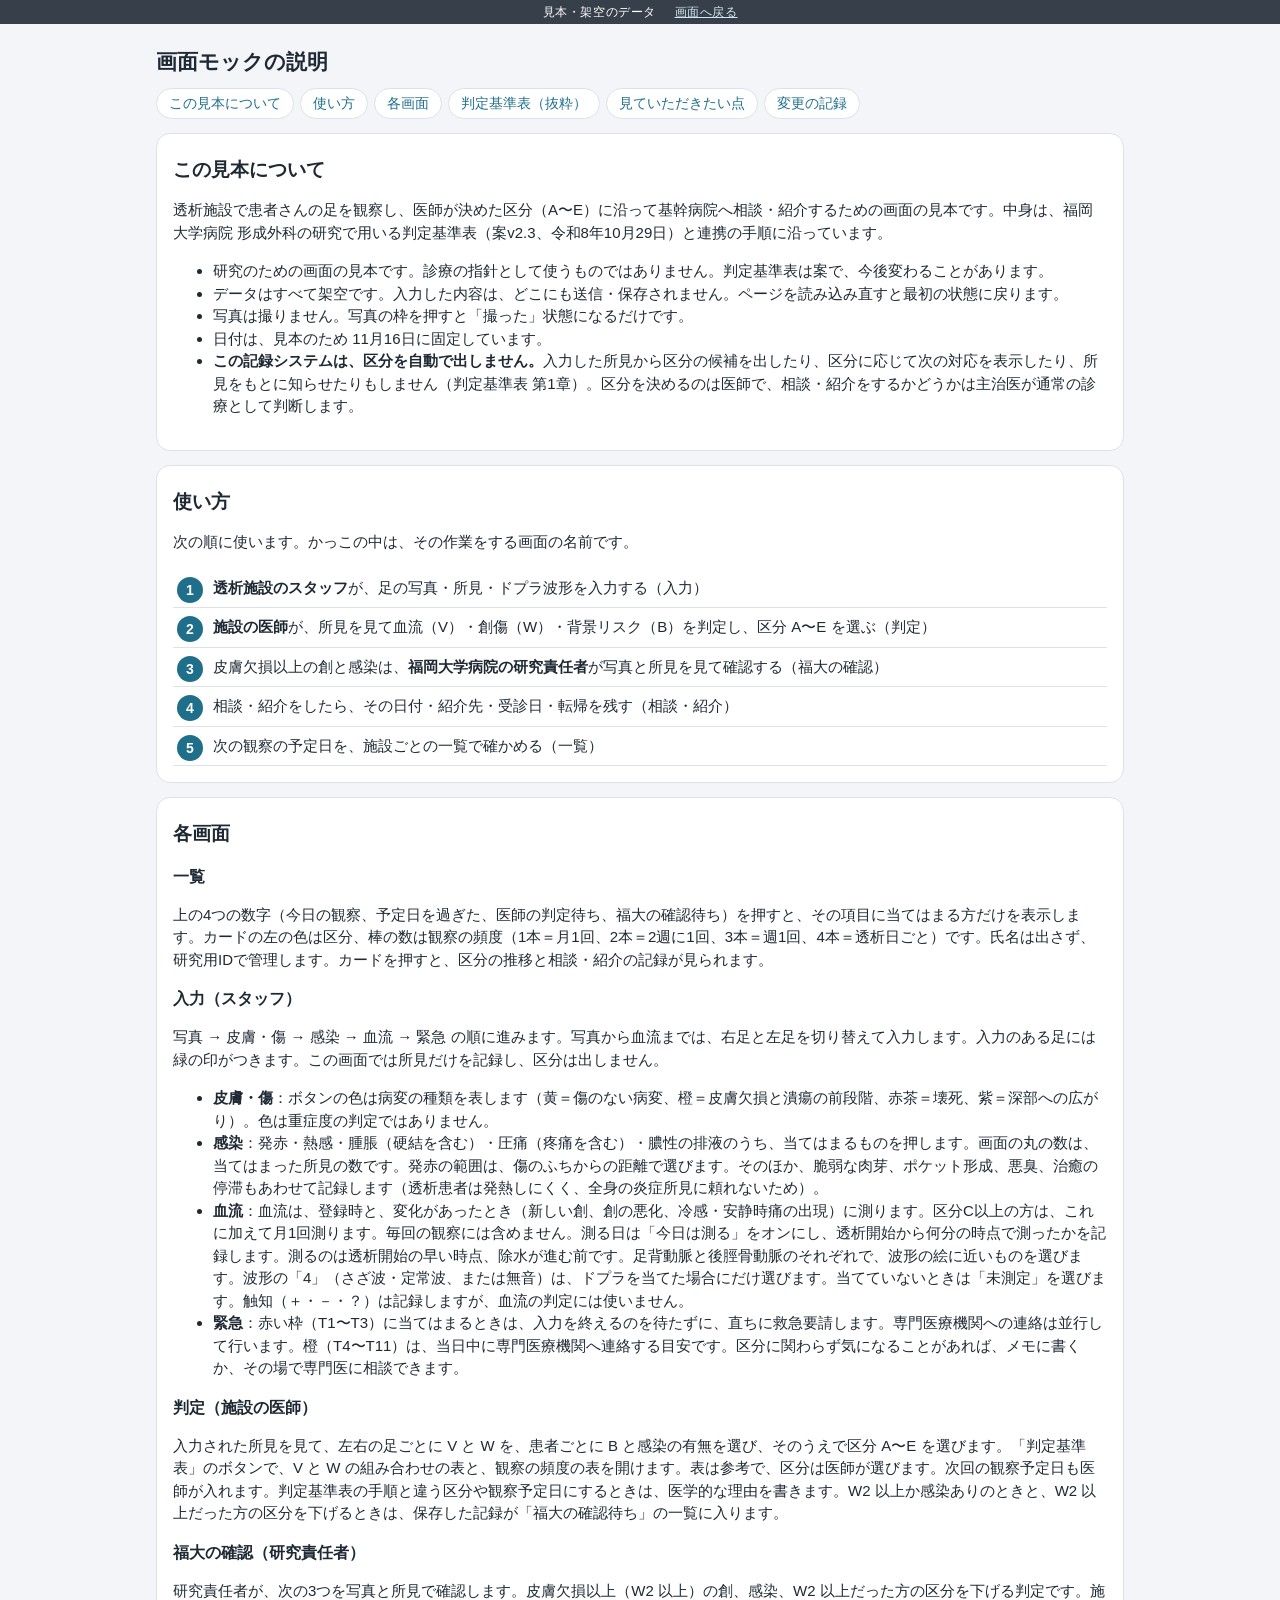
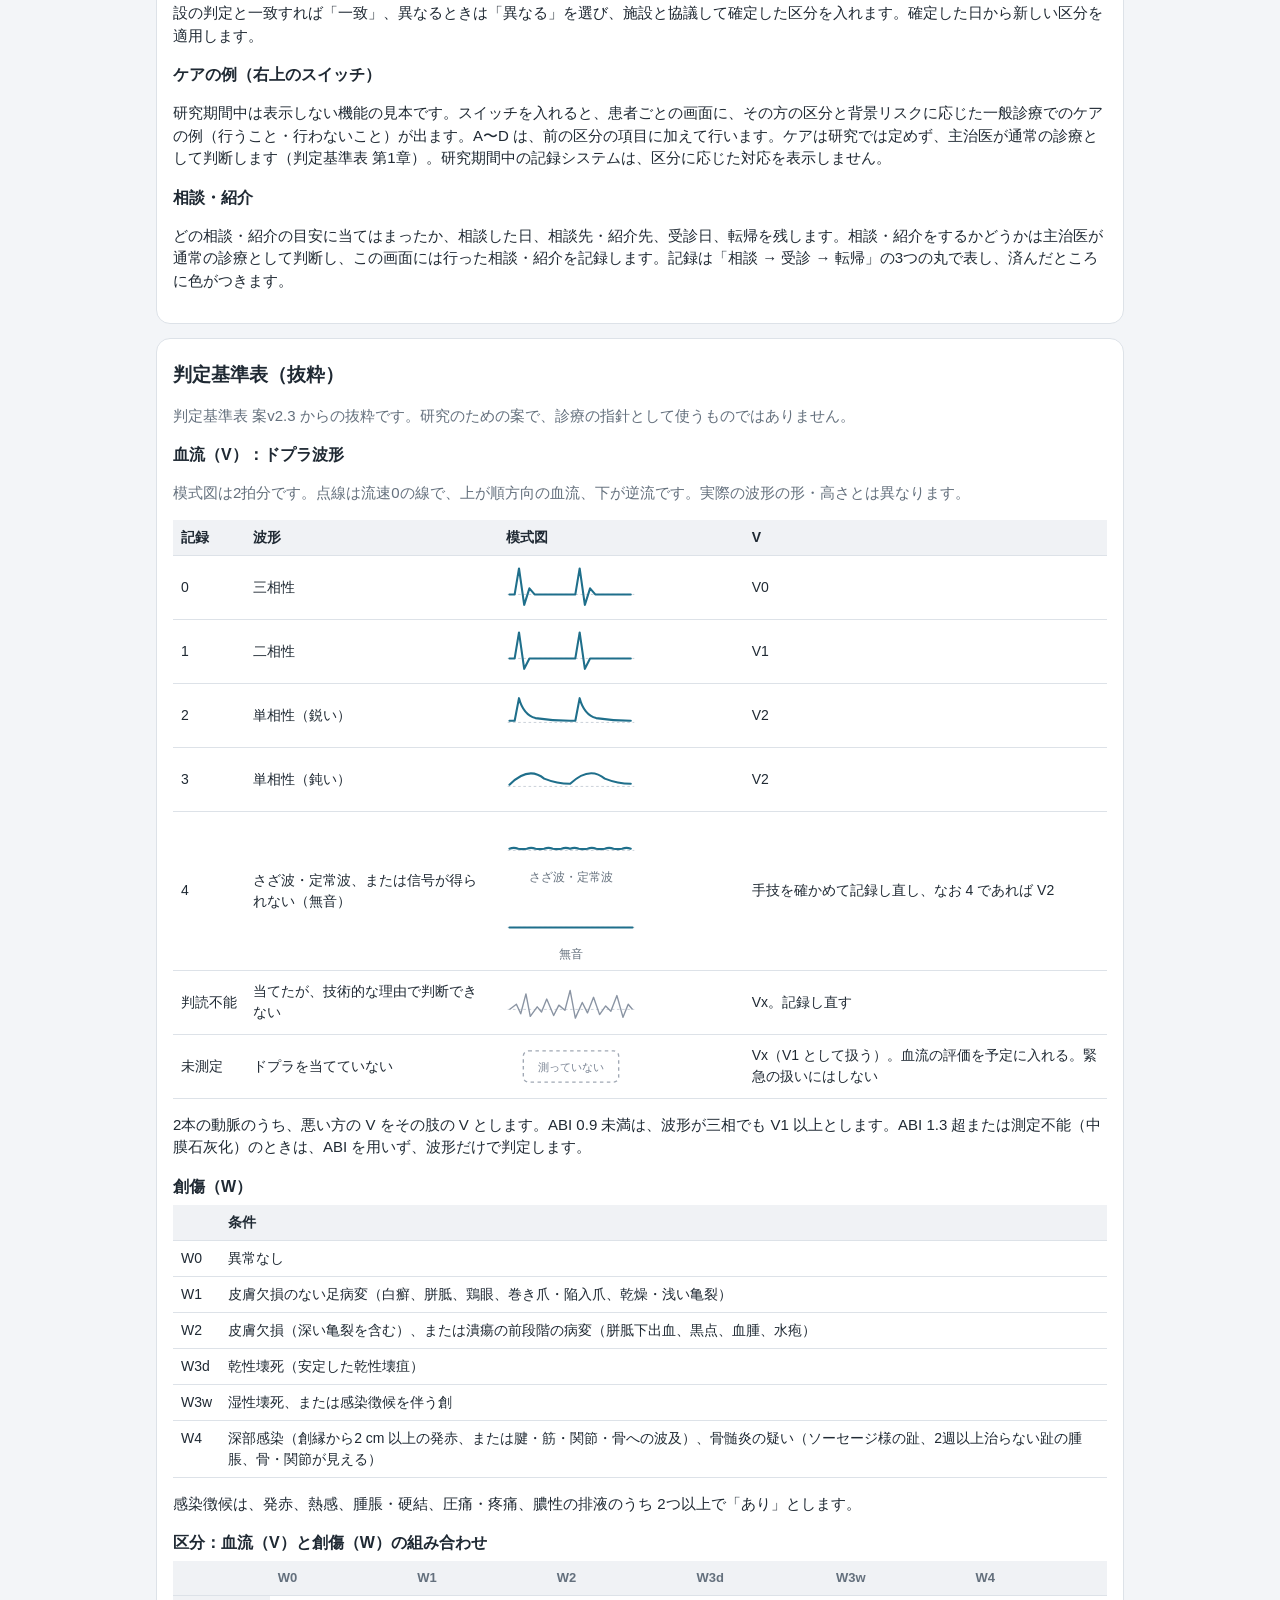
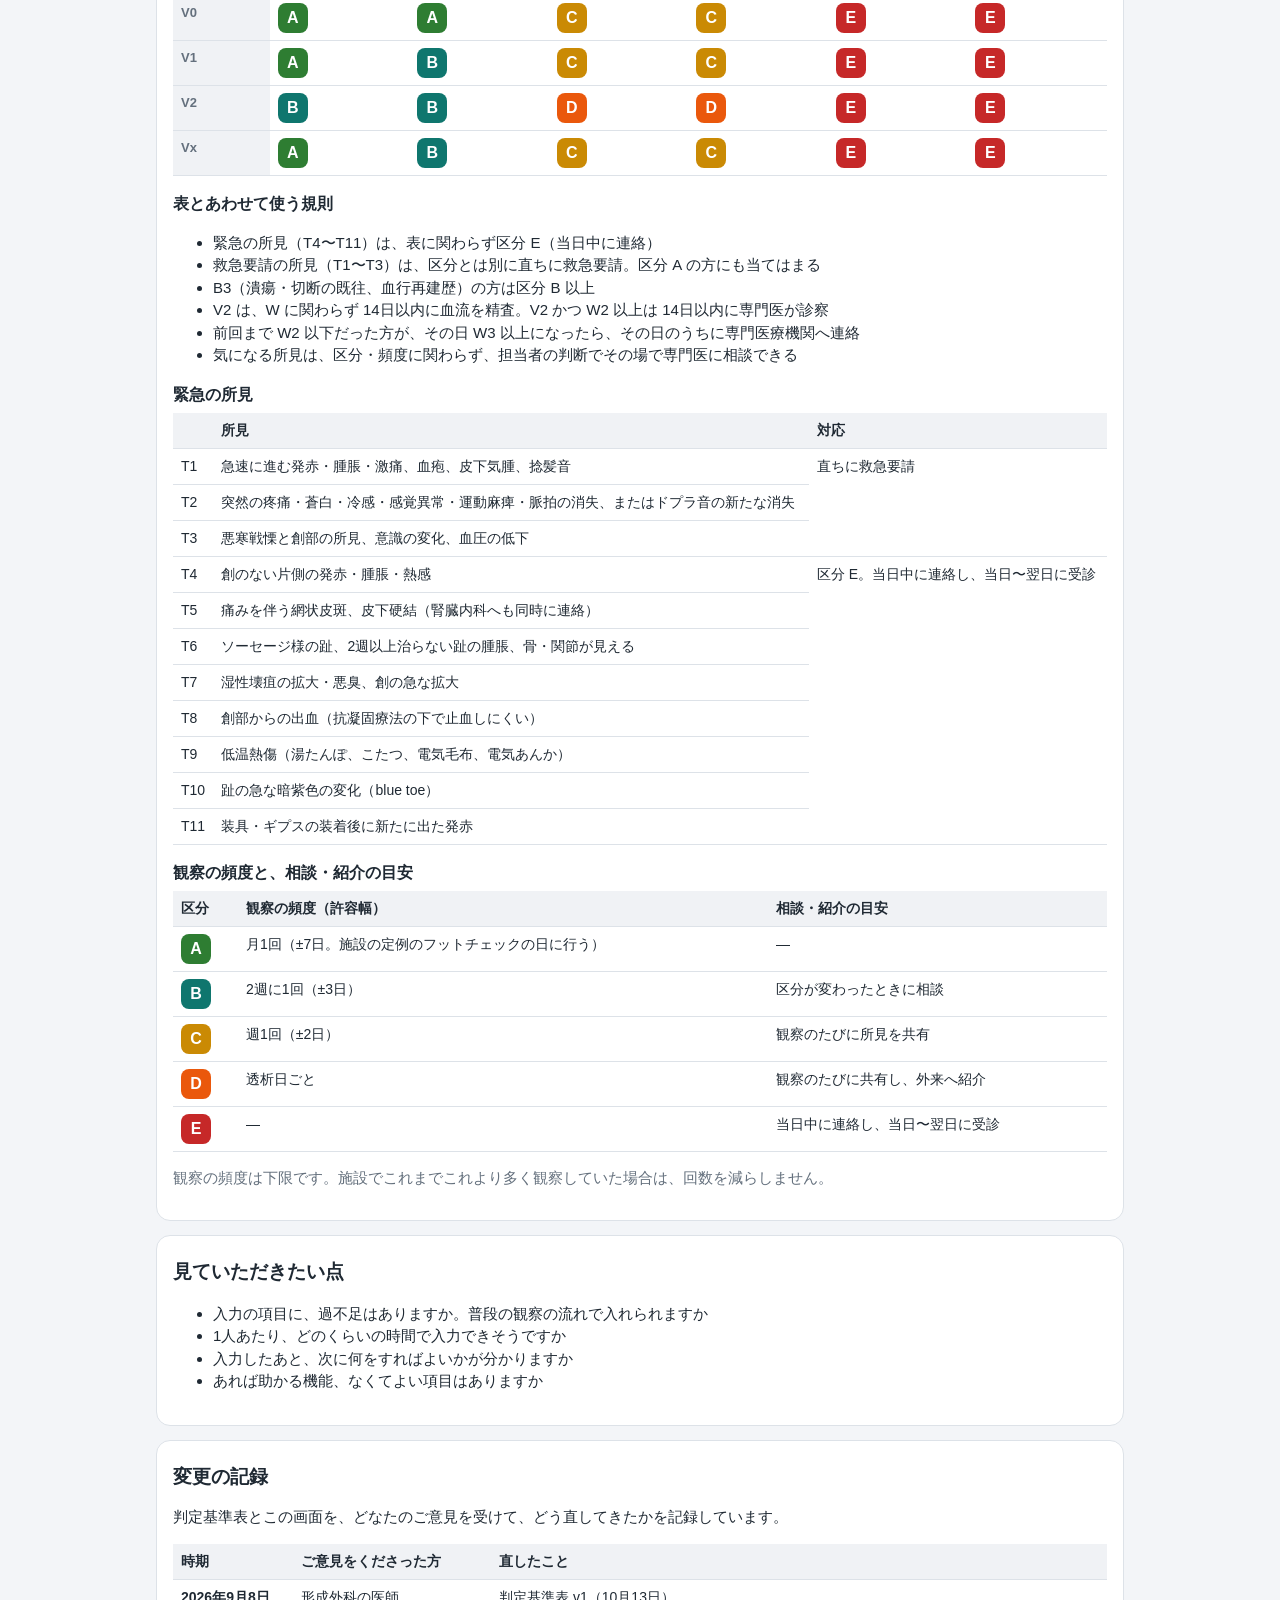
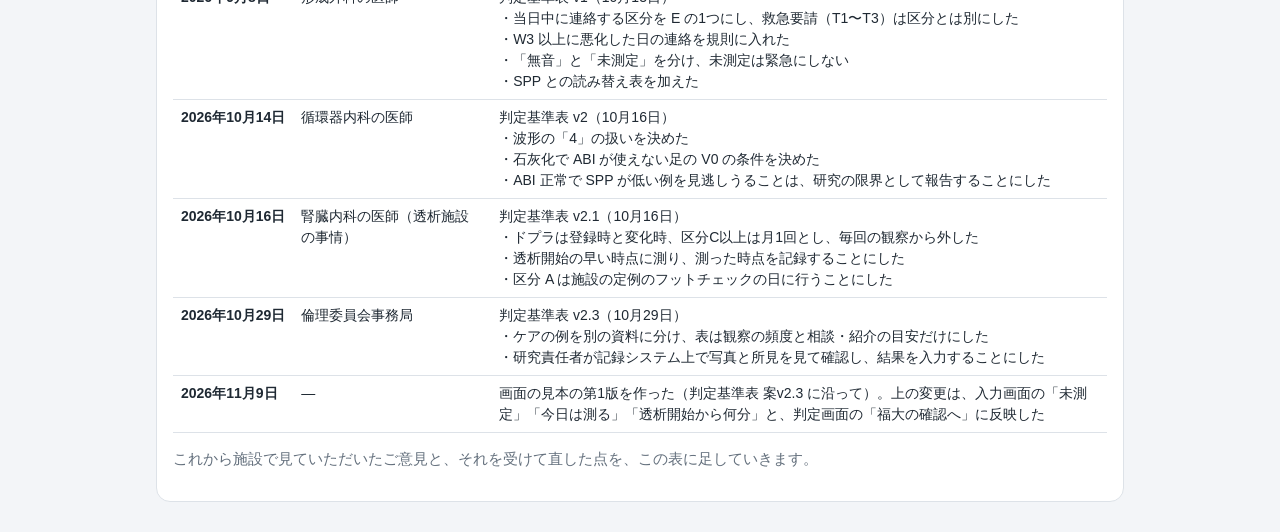
==== commit 50d6c4c1: "fukuoka-model：架空の患者を14名に増やし、「ケアの例」の切り替えを追加 Co-Authored-By: Claude Opus 5.5 <noreply@anthropic.com>" ====
--- a/fukuoka-model/guide.html
+++ b/fukuoka-model/guide.html
@@ -76,6 +76,8 @@
 <p>入力された所見を見て、左右の足ごとに V と W を、患者ごとに B と感染の有無を選び、そのうえで区分 A〜E を選びます。「判定基準表」のボタンで、V と W の組み合わせの表と、観察の頻度の表を開けます。表は参考で、区分は医師が選びます。次回の観察予定日も医師が入れます。判定基準表の手順と違う区分や観察予定日にするときは、医学的な理由を書きます。W2 以上か感染ありのときと、W2 以上だった方の区分を下げるときは、保存した記録が「福大の確認待ち」の一覧に入ります。</p>
 <h3>福大の確認（研究責任者）</h3>
 <p>研究責任者が、次の3つを写真と所見で確認します。皮膚欠損以上（W2 以上）の創、感染、W2 以上だった方の区分を下げる判定です。施設の判定と一致すれば「一致」、異なるときは「異なる」を選び、施設と協議して確定した区分を入れます。確定した日から新しい区分を適用します。</p>
+<h3>ケアの例（右上のスイッチ）</h3>
+<p>研究期間中は表示しない機能の見本です。スイッチを入れると、患者ごとの画面に、その方の区分と背景リスクに応じた一般診療でのケアの例（行うこと・行わないこと）が出ます。A〜D は、前の区分の項目に加えて行います。ケアは研究では定めず、主治医が通常の診療として判断します（判定基準表 第1章）。研究期間中の記録システムは、区分に応じた対応を表示しません。</p>
 <h3>相談・紹介</h3>
 <p>どの相談・紹介の目安に当てはまったか、相談した日、相談先・紹介先、受診日、転帰を残します。相談・紹介をするかどうかは主治医が通常の診療として判断し、この画面には行った相談・紹介を記録します。記録は「相談 → 受診 → 転帰」の3つの丸で表し、済んだところに色がつきます。</p>
 </section>
--- a/fukuoka-model/style.css
+++ b/fukuoka-model/style.css
@@ -203,3 +203,21 @@
 
 .seg.sm button{padding:4px 10px;font-size:13px}
 .seg.sm{border-width:1px;border-radius:8px}
+
+/* ケアの例（研究期間中は表示しない機能の見本） */
+.switch.sm{gap:6px;font-size:13px}
+.switch.sm i{width:38px;height:22px;border-radius:11px}
+.switch.sm i::after{width:16px;height:16px;top:3px;left:3px}
+.switch.sm.on i::after{left:19px}
+.navsw{margin-left:8px;white-space:nowrap}
+.switch.on.navsw i{background:#b45309}
+.careband{background:#fff4e5;border:1px solid #f5c26b;color:#7a4b00;border-radius:10px;padding:8px 12px;font-size:13px;margin-bottom:12px}
+.carecard{border:2px solid #f5c26b}
+.care2{display:grid;grid-template-columns:1fr 1fr;gap:16px}
+@media (max-width:620px){.care2{grid-template-columns:1fr}}
+.care2 h4{margin:4px 0}
+.care2 ul,.careb{list-style:none;padding:0;margin:0}
+.care2 li,.careb li{display:flex;gap:8px;align-items:flex-start;padding:6px 0;border-bottom:1px solid var(--line);font-size:14px}
+.cdo{color:#2e7d32;font-weight:800}.cno{color:#c62828;font-weight:800}
+.cat.xs{min-width:20px;height:20px;font-size:11px;border-radius:5px;padding:0 4px;flex:none}
+.careb .tag{flex:none;font-size:12px;background:#f0f2f5;border-radius:12px;padding:1px 8px;white-space:nowrap}
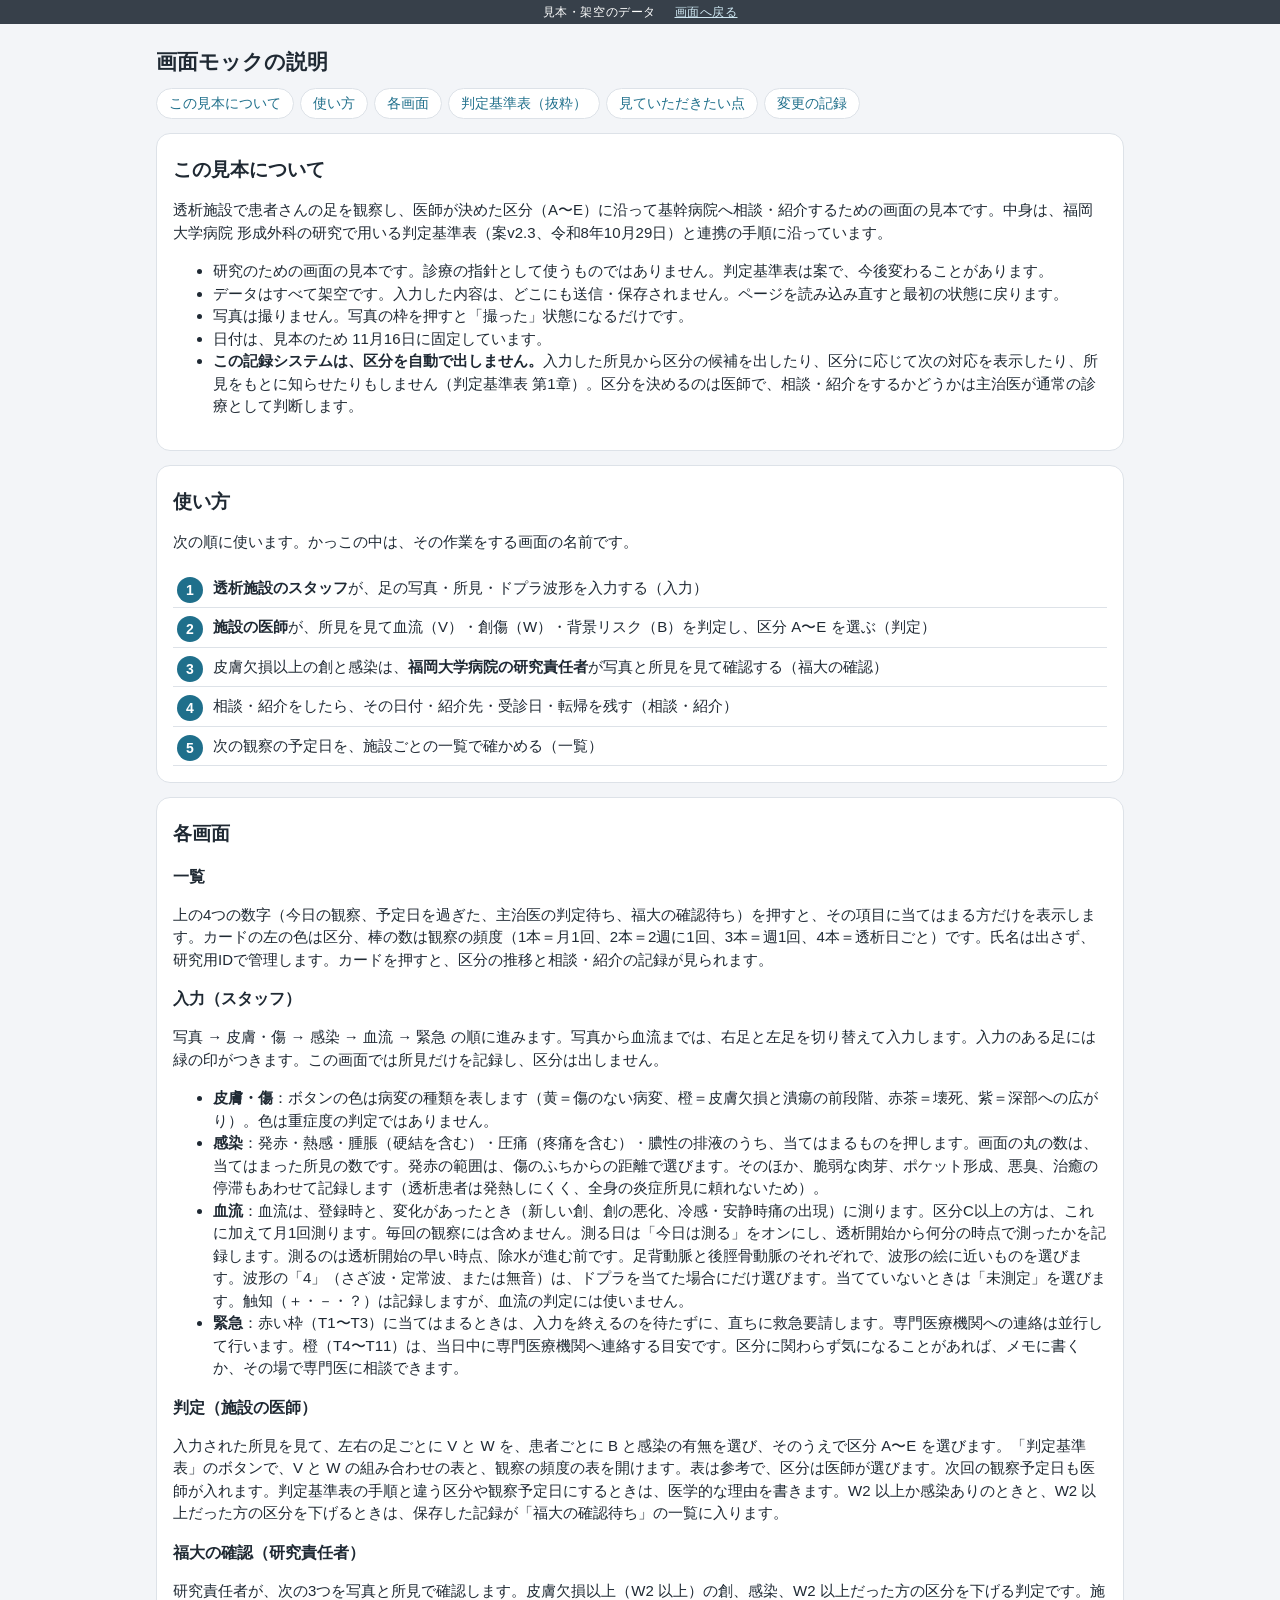
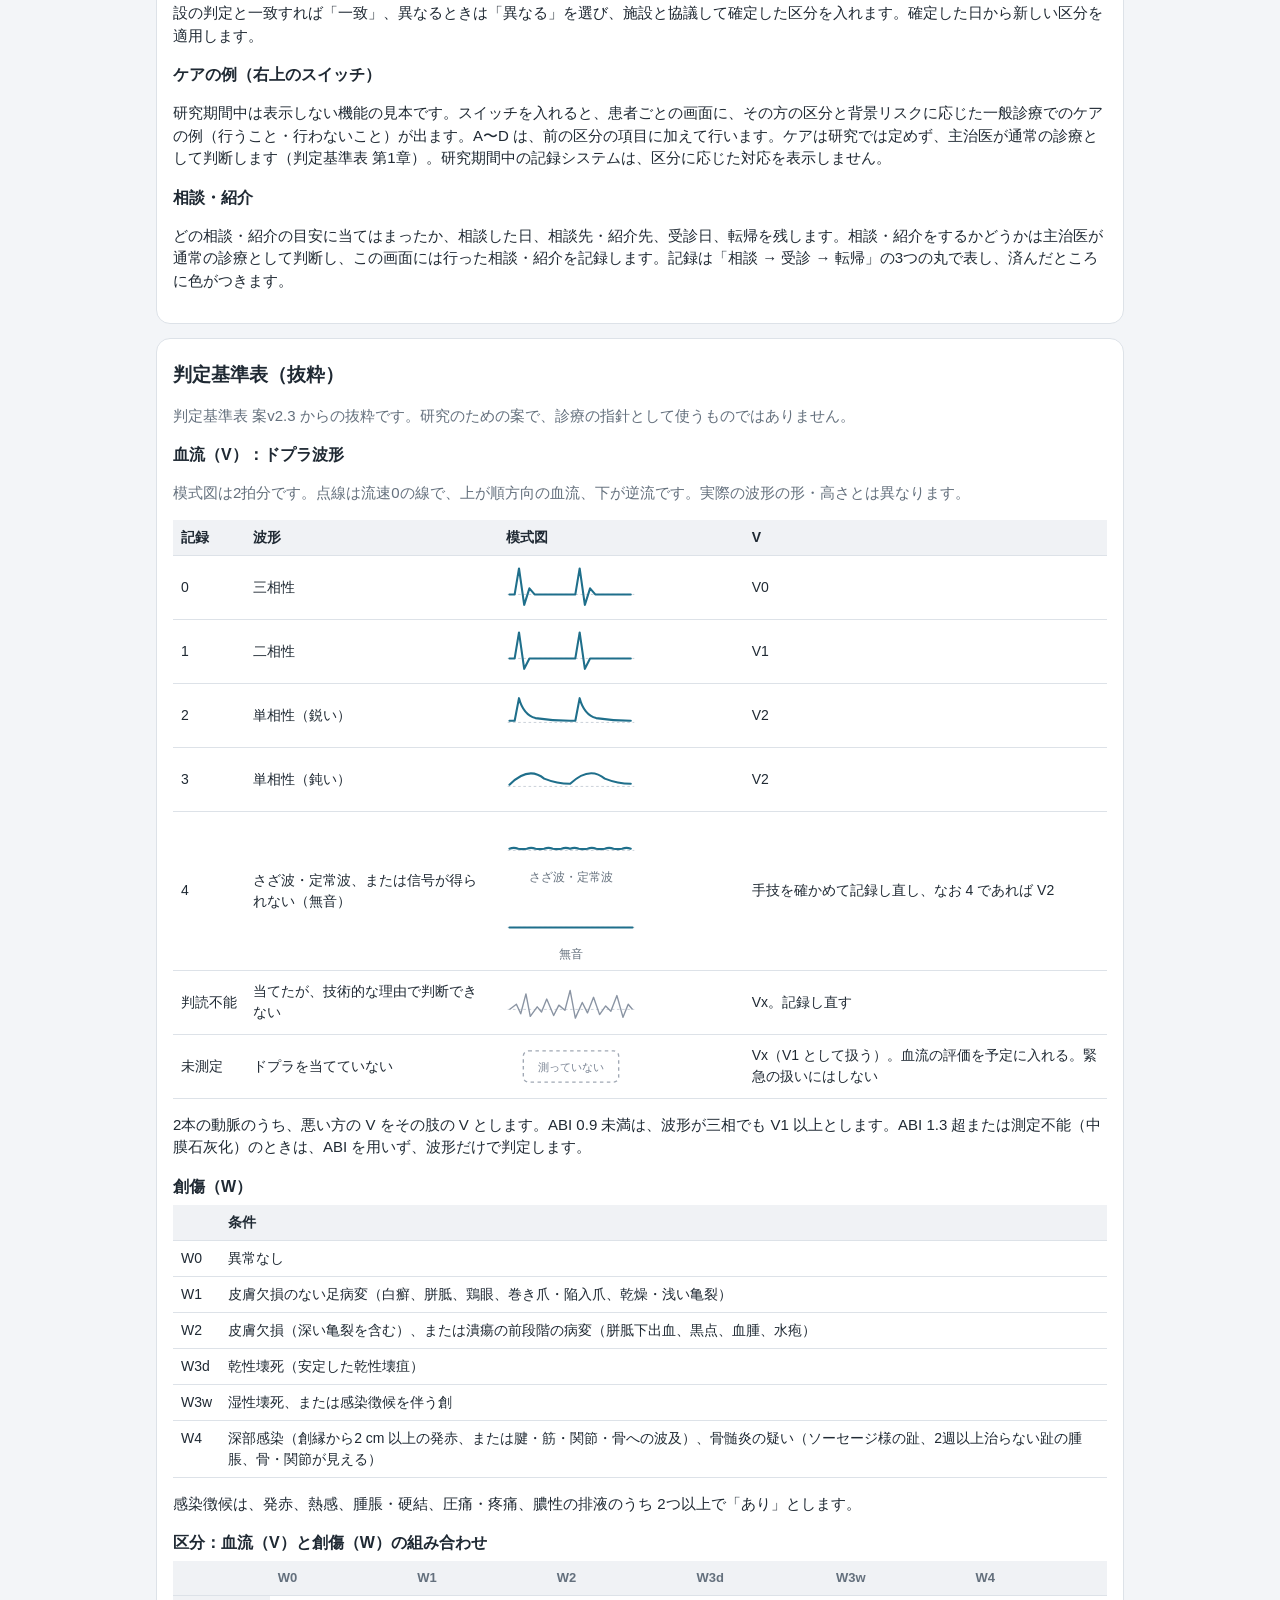
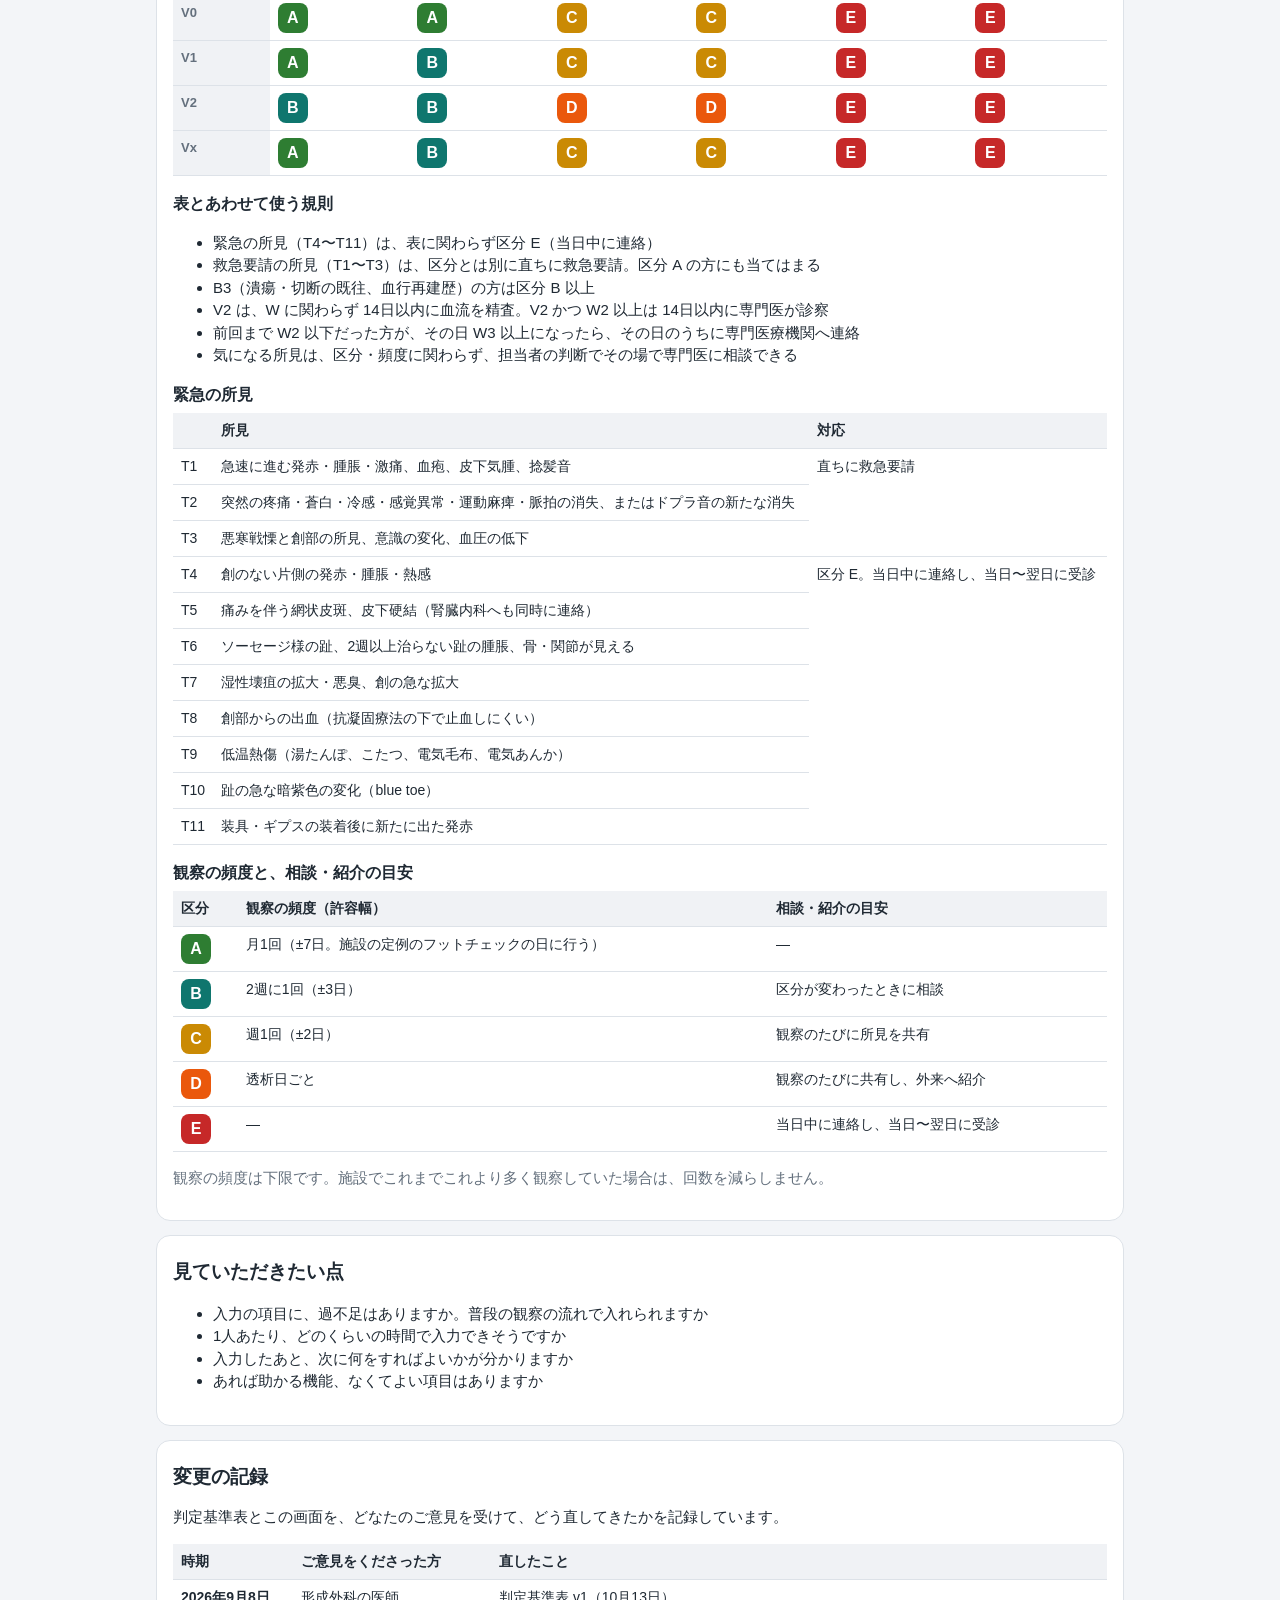
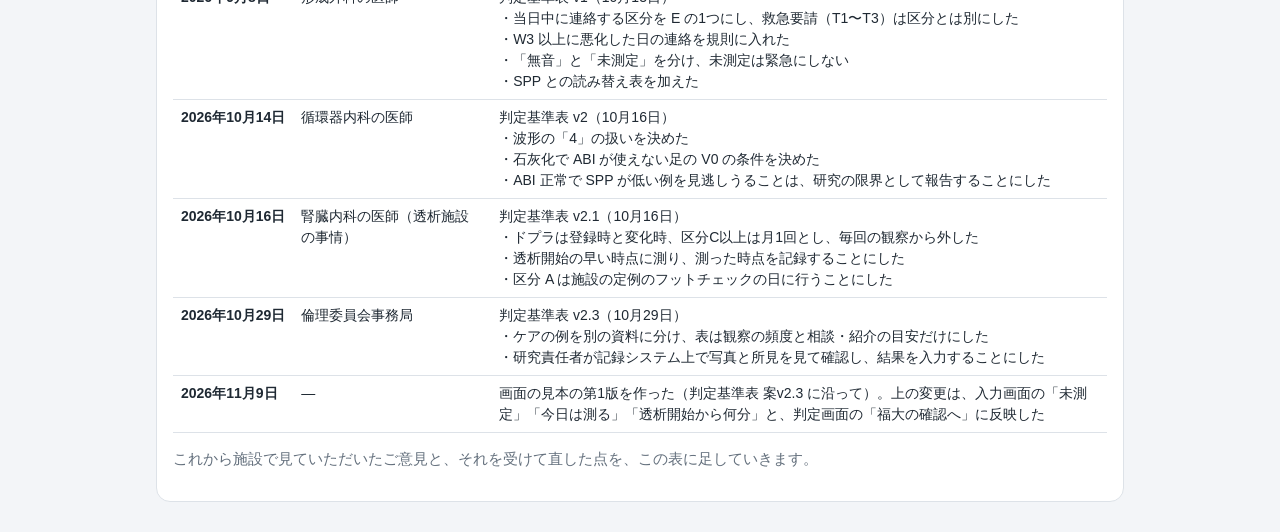
==== commit 3d2e7a0d: "fukuoka-model：「医師の判定待ち」を「主治医の判定待ち」に Co-Authored-By: Claude Opus 5.5 <noreply@anthropic.com>" ====
--- a/fukuoka-model/guide.html
+++ b/fukuoka-model/guide.html
@@ -63,7 +63,7 @@
 <section class="card" id="screens">
 <h2>各画面</h2>
 <h3>一覧</h3>
-<p>上の4つの数字（今日の観察、予定日を過ぎた、医師の判定待ち、福大の確認待ち）を押すと、その項目に当てはまる方だけを表示します。カードの左の色は区分、棒の数は観察の頻度（1本＝月1回、2本＝2週に1回、3本＝週1回、4本＝透析日ごと）です。氏名は出さず、研究用IDで管理します。カードを押すと、区分の推移と相談・紹介の記録が見られます。</p>
+<p>上の4つの数字（今日の観察、予定日を過ぎた、主治医の判定待ち、福大の確認待ち）を押すと、その項目に当てはまる方だけを表示します。カードの左の色は区分、棒の数は観察の頻度（1本＝月1回、2本＝2週に1回、3本＝週1回、4本＝透析日ごと）です。氏名は出さず、研究用IDで管理します。カードを押すと、区分の推移と相談・紹介の記録が見られます。</p>
 <h3>入力（スタッフ）</h3>
 <p>写真 → 皮膚・傷 → 感染 → 血流 → 緊急 の順に進みます。写真から血流までは、右足と左足を切り替えて入力します。入力のある足には緑の印がつきます。この画面では所見だけを記録し、区分は出しません。</p>
 <ul>
